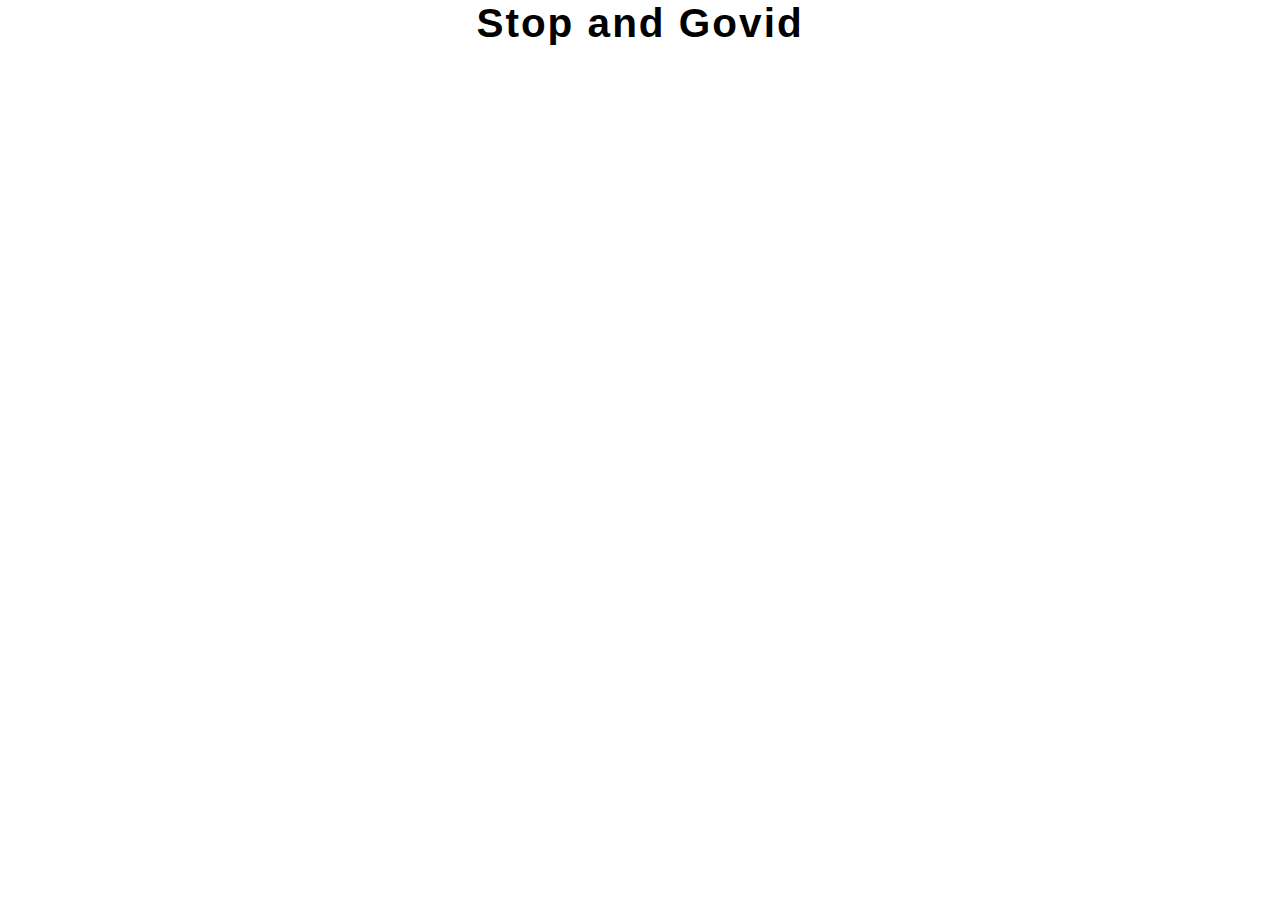
==== data/index.htm @ d5e7c2ca "Struktur überarbeitet und Webseite hinzugefügt." ====
<!DOCTYPE html>
    <html lang="de">
            <meta charset="utf-8">
        <head>
            
            <title>Corona-Ampel</title>
            <link rel="shortcut icon" type="image/x-icon" href="favicon.ico">
            <style >
                
                *{
                    padding: 0;
                    margin: 0;
                    text-align: center;
                }
                html, body
                {
				    height: 100%;
                    font-family: helvetica;
                    letter-spacing: 2px;
                    -ms-hyphens: auto;
                    -webkit-hyphens: auto;
                    hyphens: auto;
                }
                h1
                {
                    font-size: 4.5vmin;
                }
                h2
                {
                    font-size: 3vmin;
                }
                
            </style>
            <script async>
                
            </script>
           
        </head>
        <body>
            <h1>Stop and Govid</h1>
            
        </body>
    </html>
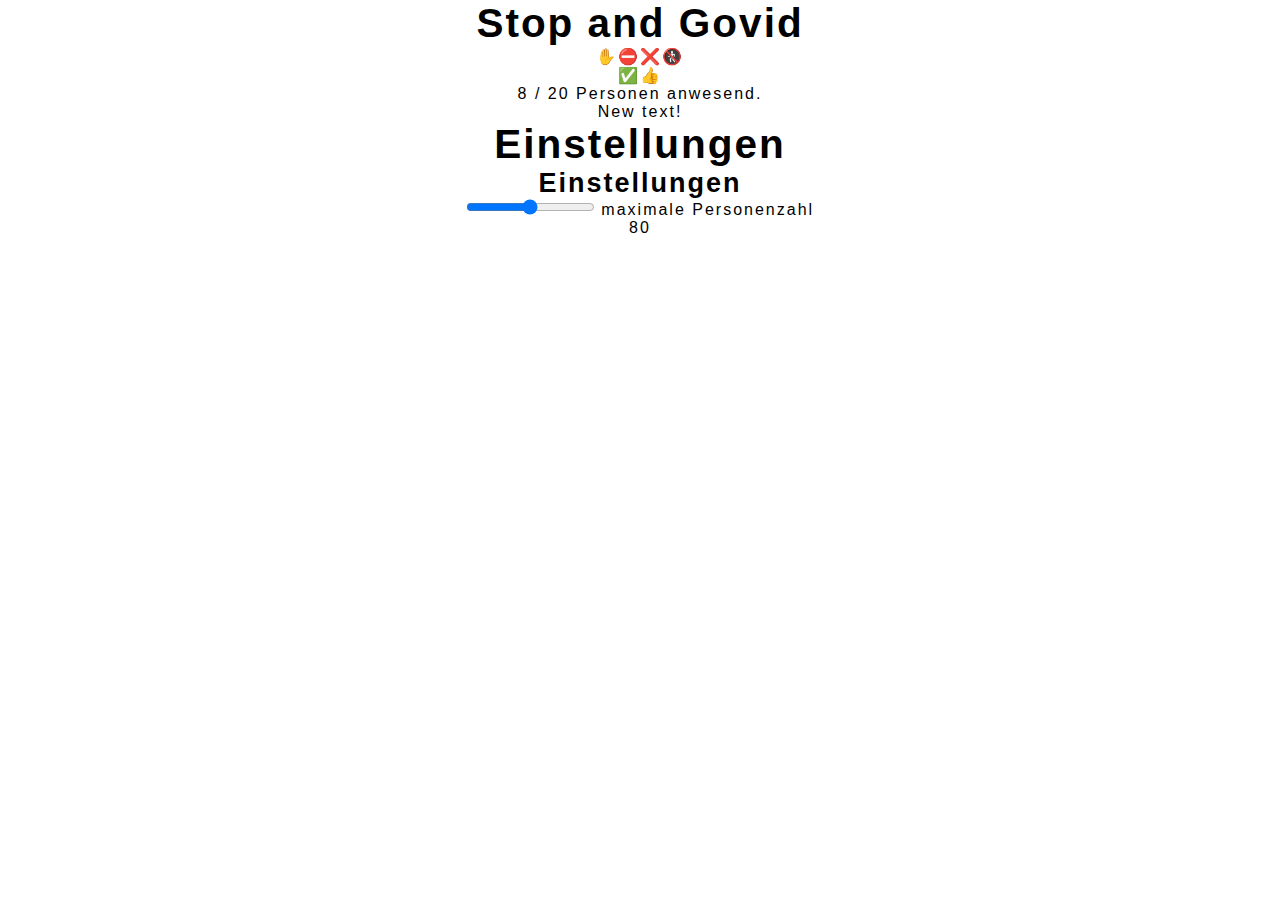
==== commit 866e85d8: "Klammern in der Main schön gemacht und Website bisschen weiter gemacht" ====
--- a/data/index.htm
+++ b/data/index.htm
@@ -31,13 +31,28 @@
                 }
                 
             </style>
-            <script async>
-                
-            </script>
+                <script src="script.js" defer></script> <!-- defer: erst ausfüren, wenn die Seite geladen wurde-->
            
         </head>
         <body>
             <h1>Stop and Govid</h1>
+            ✋⛔️❌🚷
+            <br>
+            ✅👍
+            <br>
+            <p>8 / 20 Personen anwesend.</p>
+           
+            <p id="p1">Bitte halten Sie den Sicherheitsabstand von mind. 1,5 m ein. Vielen Dank!</p>
+            <h1>Einstellungen</h1>
+            <h2>Einstellungen</h2>
+            <form oninput="x.value=parseInt(volume.value)">
+                <input type="range" id="volume" name="volume" min="0" max="100" step="1">
+                <label for="volume">maximale Personenzahl</label>
+                <div>
+                    
+                    <output name="x" for="volume">80</output>
+                </div>
+            </form>
             
         </body>
     </html>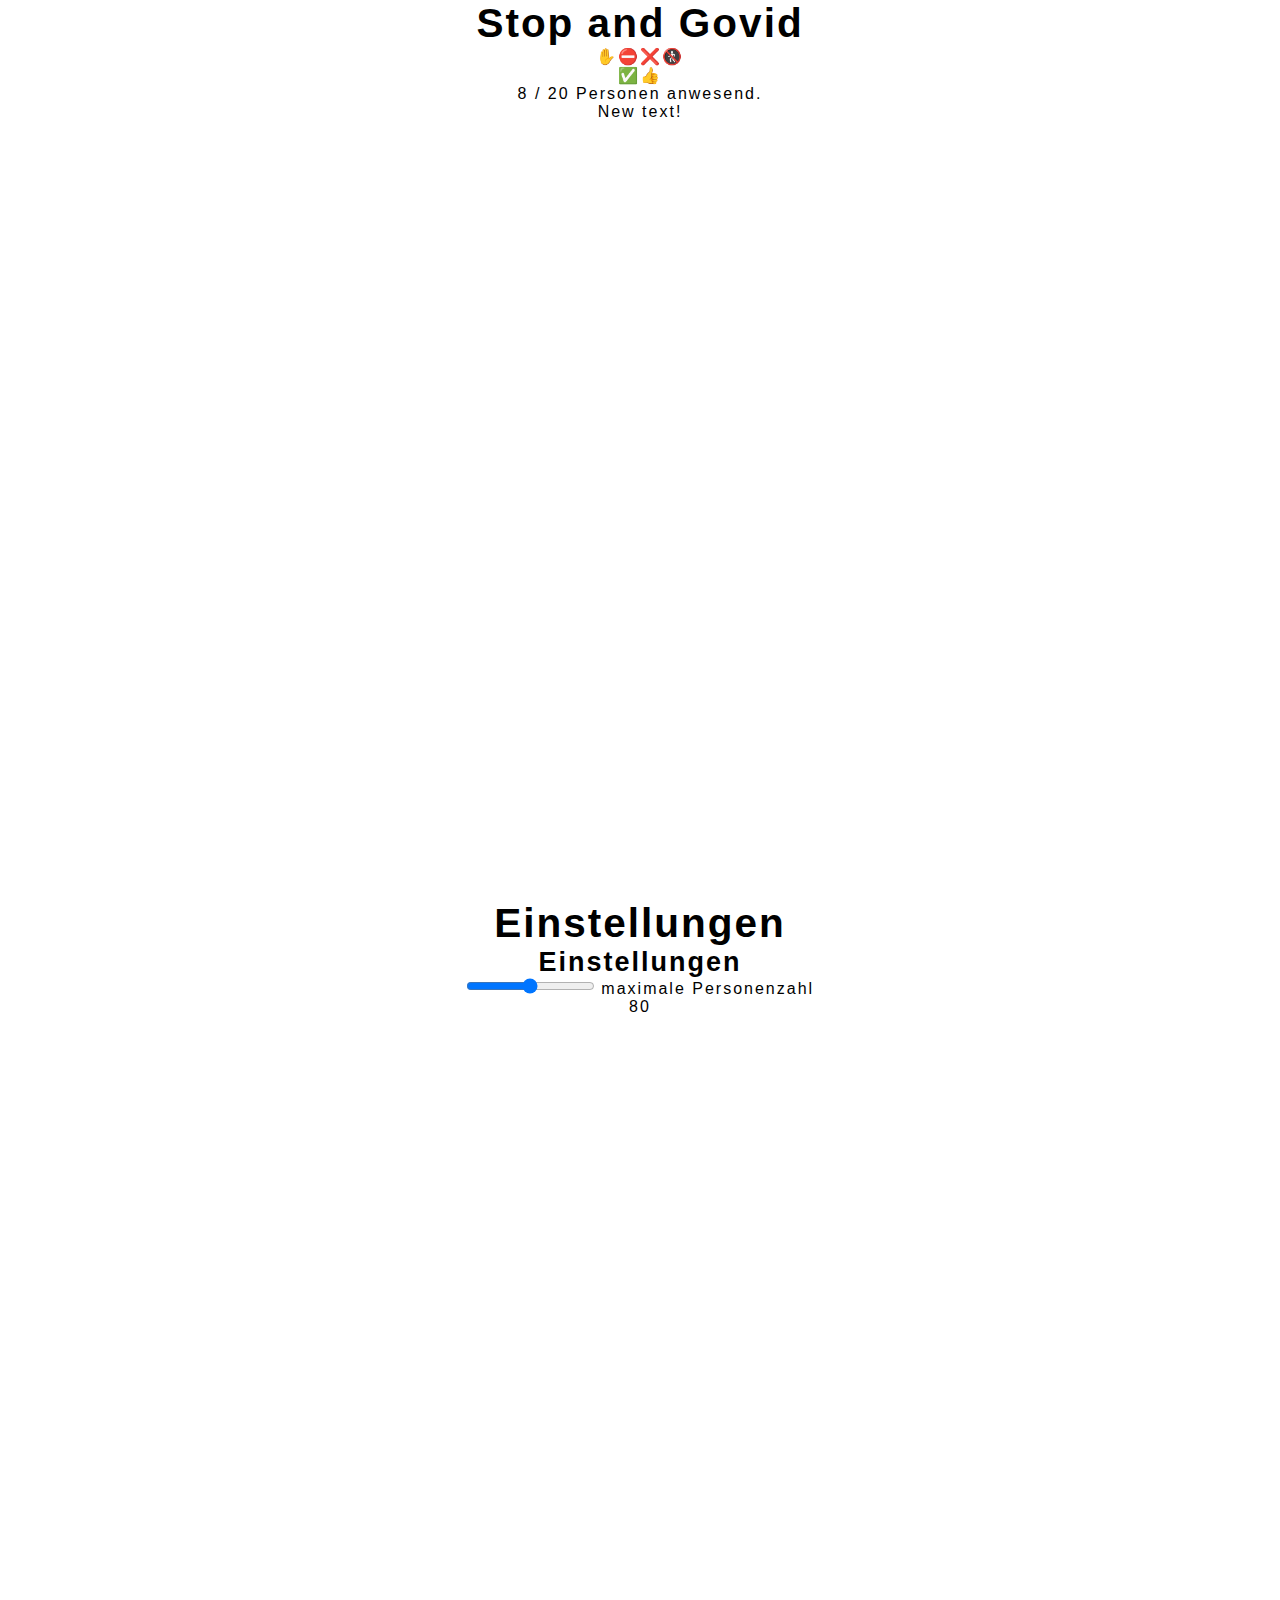
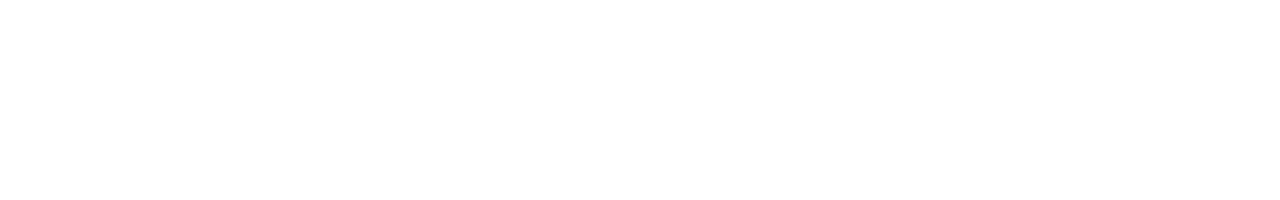
==== commit d5f5545a: "HTML" ====
--- a/data/index.htm
+++ b/data/index.htm
@@ -5,7 +5,7 @@
             
             <title>Corona-Ampel</title>
             <link rel="shortcut icon" type="image/x-icon" href="favicon.ico">
-            <style >
+            <style>
                 
                 *{
                     padding: 0;
@@ -29,30 +29,39 @@
                 {
                     font-size: 3vmin;
                 }
+                #wrapper_anzeige
+                {
+                    height: 100%;
+                }
+                #wrapper_einstellungen
+                {
+                    height: 100%;
+                }
                 
             </style>
                 <script src="script.js" defer></script> <!-- defer: erst ausfüren, wenn die Seite geladen wurde-->
            
         </head>
         <body>
-            <h1>Stop and Govid</h1>
-            ✋⛔️❌🚷
-            <br>
-            ✅👍
-            <br>
-            <p>8 / 20 Personen anwesend.</p>
-           
-            <p id="p1">Bitte halten Sie den Sicherheitsabstand von mind. 1,5 m ein. Vielen Dank!</p>
-            <h1>Einstellungen</h1>
-            <h2>Einstellungen</h2>
-            <form oninput="x.value=parseInt(volume.value)">
-                <input type="range" id="volume" name="volume" min="0" max="100" step="1">
-                <label for="volume">maximale Personenzahl</label>
-                <div>
-                    
-                    <output name="x" for="volume">80</output>
-                </div>
-            </form>
-            
+            <div id="wrapper_anzeige">
+                <h1>Stop and Govid</h1>
+                ✋⛔️❌🚷
+                <br>
+                ✅👍
+                <br>
+                <p>8 / 20 Personen anwesend.</p>
+                <p id="p1">Bitte halten Sie den Sicherheitsabstand von mind. 1,5 m ein. Vielen Dank!</p>
+            </div>
+            <div id="wrapper_einstellungen">
+                <h1>Einstellungen</h1>
+                <h2>Einstellungen</h2>
+                <form oninput="x.value=parseInt(volume.value)">
+                    <input type="range" id="volume" name="volume" min="0" max="100" step="1">
+                    <label for="volume">maximale Personenzahl</label>
+                    <div>   
+                        <output name="x" for="volume">80</output>
+                    </div>
+                </form>
+            </div>
         </body>
     </html>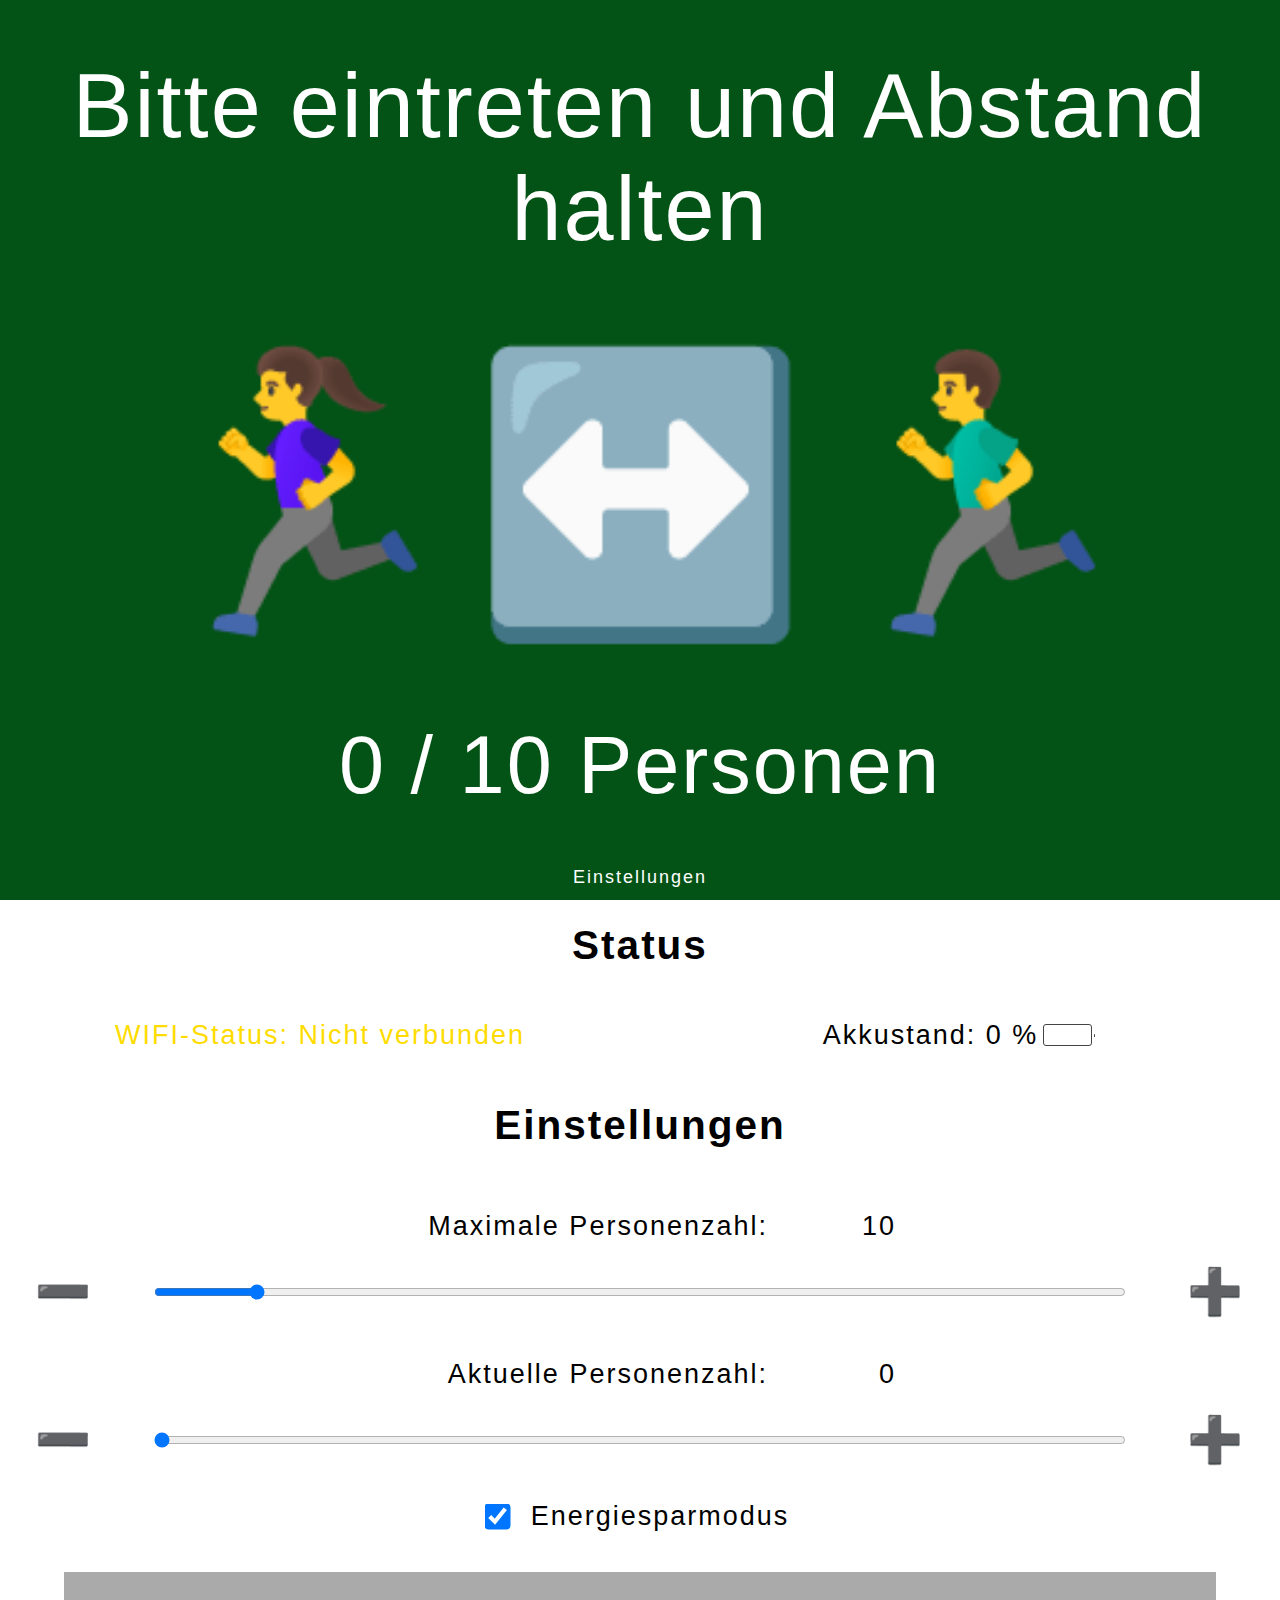
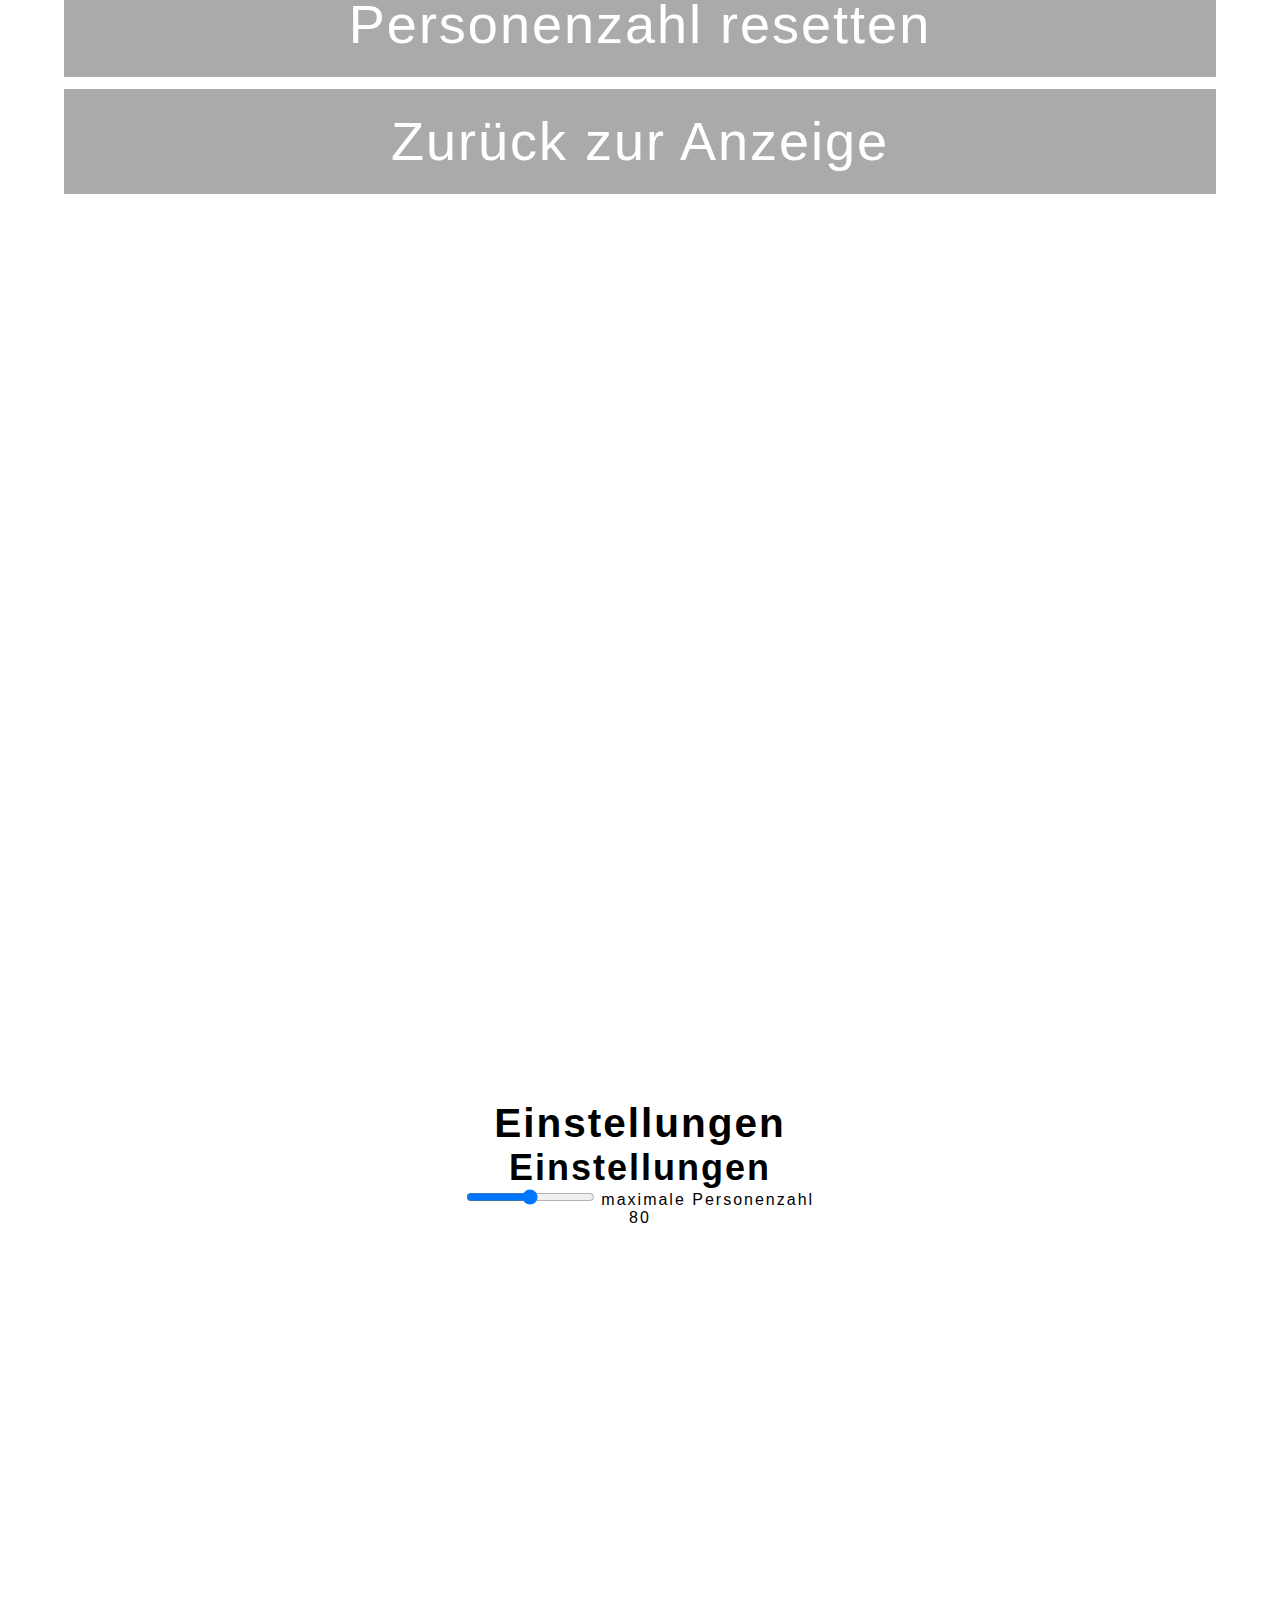
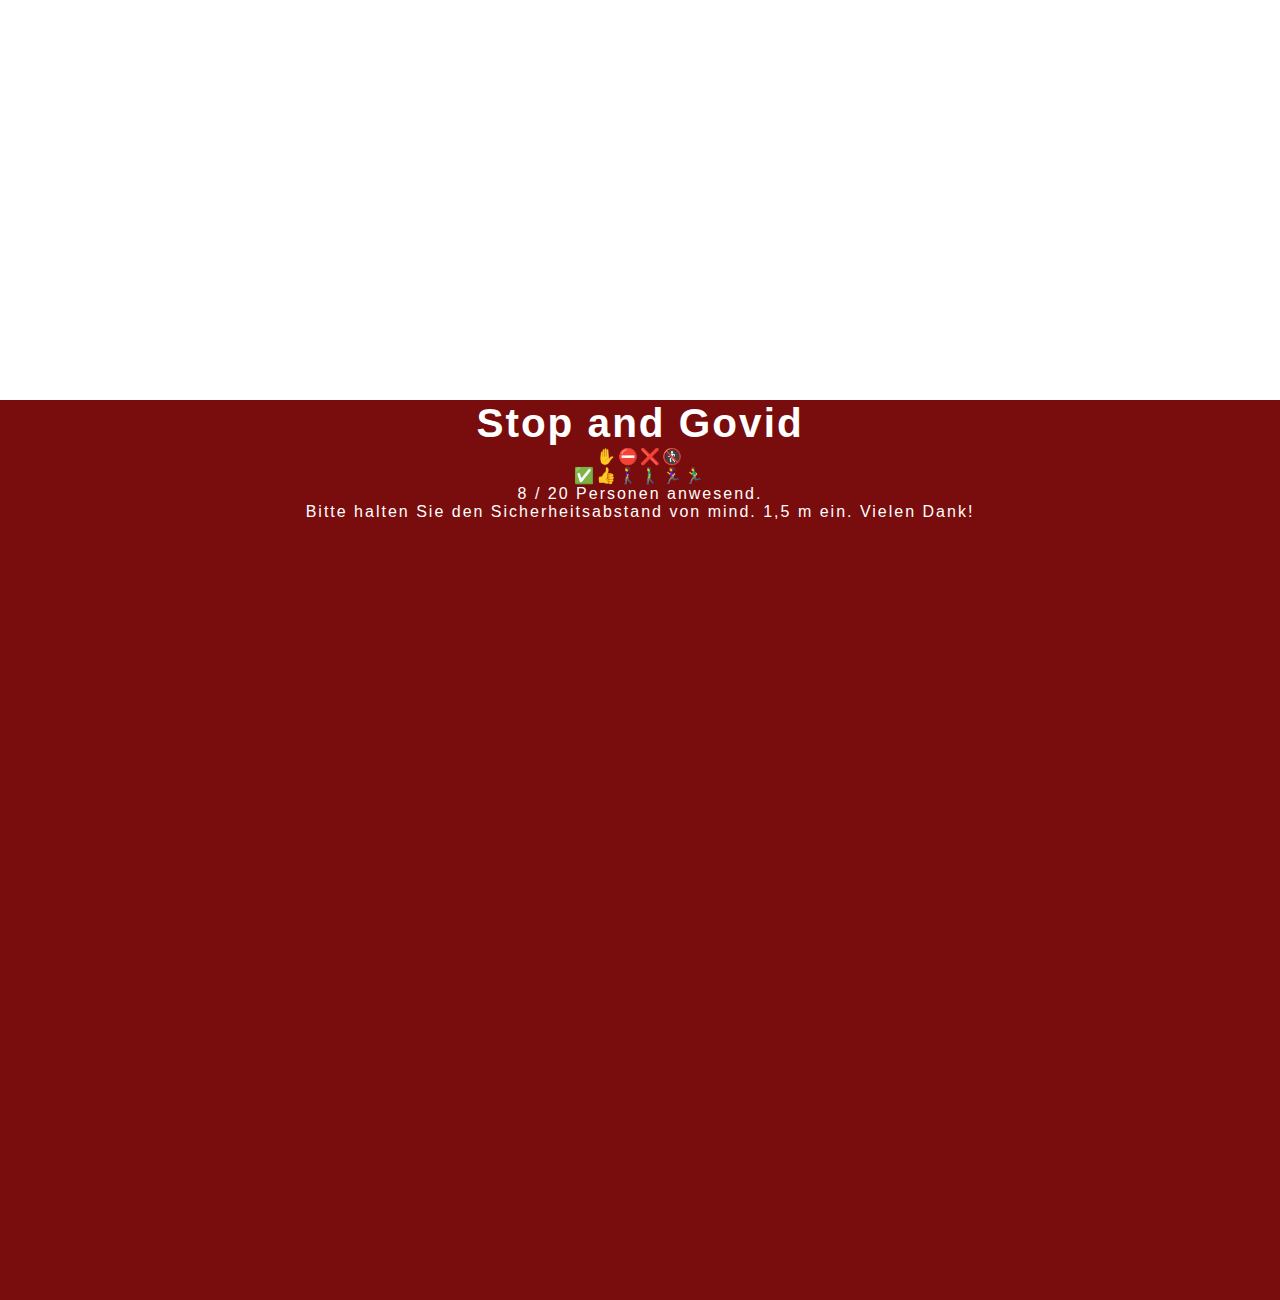
==== commit d96f3011: "Aktuelle Webseite und Webserver" ====
--- a/data/index.htm
+++ b/data/index.htm
@@ -5,53 +5,118 @@
             
             <title>Corona-Ampel</title>
             <link rel="shortcut icon" type="image/x-icon" href="favicon.ico">
-            <style>
-                
-                *{
-                    padding: 0;
-                    margin: 0;
-                    text-align: center;
-                }
-                html, body
-                {
-				    height: 100%;
-                    font-family: helvetica;
-                    letter-spacing: 2px;
-                    -ms-hyphens: auto;
-                    -webkit-hyphens: auto;
-                    hyphens: auto;
-                }
-                h1
-                {
-                    font-size: 4.5vmin;
-                }
-                h2
-                {
-                    font-size: 3vmin;
-                }
-                #wrapper_anzeige
-                {
-                    height: 100%;
-                }
-                #wrapper_einstellungen
-                {
-                    height: 100%;
-                }
-                
-            </style>
-                <script src="script.js" defer></script> <!-- defer: erst ausfüren, wenn die Seite geladen wurde-->
+            <link rel="stylesheet" href="style.css">
+            <script src="script.js" defer></script> <!-- defer: erst ausfüren, wenn die Seite geladen wurde-->
            
         </head>
         <body>
             <div id="wrapper_anzeige">
-                <h1>Stop and Govid</h1>
-                ✋⛔️❌🚷
-                <br>
-                ✅👍
-                <br>
-                <p>8 / 20 Personen anwesend.</p>
-                <p id="p1">Bitte halten Sie den Sicherheitsabstand von mind. 1,5 m ein. Vielen Dank!</p>
+                <div id="anzeige_nachricht">
+                    Stopp! Bitte warten!
+                </div>
+                <div id="anzeige_icon">
+                    ✋
+                </div>
+                <div id="anzeige_hinweis">
+                    120 / 120 Personen 
+                </div>
+                <div id="anzeige_zu_einstellungen" onclick="scrollToEinstellungen()">
+                    Einstellungen
+                </div>
             </div>
+
+            <div id="wrapper_einstellungen">
+                <div id="einstellungen_status">
+                    <h1>Status</h1> 
+                </div>
+                <div id="einstellungen_status_anzeige" class="normalText">
+                    <div id="einstellungen_status_wlan">
+                        WIFI-Status: Verbunden
+                    </div>
+                    <div id="einstellungen_status_batterie">
+                        <div id="einstellungen_status_batterie_text">
+                            Akkustand: 70 %
+                        </div>
+                        <div>
+                            <div class="batteryContainer">
+                                <div class="batteryOuter"><div id="batteryLevel"></div></div>
+                                <div class="batteryBump"></div>
+                            </div>
+                        </div>
+
+                    </div>
+                </div>
+                <div id="einstellungen_einstellungen">
+                    <h1>Einstellungen</h1>
+                </div>
+                <div id="einstellungen_personenzahlMax">
+                    <div id="wrapper_einstellungen_personenzahlMax_anzeige" class="normalText">
+                        <div id="einstellungen_personenzahlMax_title">
+                            Maximale Personenzahl:
+                        </div>
+                        <div id="einstellungen_personenzahlMax_label">   
+                                333
+                        </div>
+                    </div>
+                    <form id="einstellungen_personenzahlMax_form" >
+                        <div id="einstellungen_personenzahlMax_min" onclick="buttonPersonenzahlMax_min()">
+                            <div id="einstellungen_personenzahlMax_min_inner">
+                                ➖
+                            </div>
+                        </div>
+                        <div id="einstellungen_personenzahlMax_slider">
+                            <input oninput="updateSliderPersonenzahlMax(personenzahlMax.value)" onchange="updateSliderRealeasedPersoenzahlMax(personenzahlMax.value)" type="range" id="personenzahlMax" name="personenzahlMax" min="0" max="1000" step="1">
+                            <!--label for="personenzahlMax">maximale Personenzahl</label-->
+                        </div>
+                        <div id="einstellungen_personenzahlMax_max" onclick="buttonPersonenzahlMax_max()">
+                            <div id="einstellungen_personenzahlMax_max_inner">
+                                ➕
+                            </div>
+                        </div>
+                    </form>
+
+                    <div id="wrapper_einstellungen_personenzahlAktuell_anzeige" class="normalText">
+                        <div id="einstellungen_personenzahlAktuell_title">
+                            Aktuelle Personenzahl:
+                        </div>
+                        <div id="einstellungen_personenzahlAktuell_label">   
+                                333
+                        </div>
+                    </div>
+                    <form id="einstellungen_personenzahlAktuell_form" >
+                        <div id="einstellungen_personenzahlAktuell_min" onclick="buttonPersonenzahlAktuell_min()">
+                            <div id="einstellungen_personenzahlAktuell_min_inner">
+                                ➖
+                            </div>
+                        </div>
+                        <div id="einstellungen_personenzahlAktuell_slider">
+                            <input oninput="updateSliderPersonenzahlAktuell(personenzahlAktuell.value)" onchange="updateSliderRealeasedPersonenzahlAktuell(personenzahlAktuell.value)" type="range" id="personenzahlAktuell" name="personenzahlAktuell" min="0" max="100" step="1">
+                            <!--label for="personenzahl">maximale Personenzahl</label-->
+                        </div>
+                        <div id="einstellungen_personenzahlAktuell_max" onclick="buttonPersonenzahlAktuell_max()">
+                            <div id="einstellungen_personenzahlAktuell_max_inner">
+                                ➕
+                            </div>
+                        </div>
+                    </form>
+
+                    <div id="energiesparmodus" class="normalText" onclick="energiesparmodus_clicked()"  title="Energiesparmodus: rotes Dauerlicht, grünes Licht nur bei sich nähernden Person. Webseite nur aktiv, wenn der Bewegungssensor aktiv ist.">
+                        <input id="energiesparmodus_checkbox" type="checkbox" onclick="energiesparmodus_clicked()">
+                        Energiesparmodus 
+                        
+                    </div>
+                </div>
+                <div id="einstellungen_reset">
+                    <button id="button_reset" class="button" type="button" onclick="button_reset_func()">Personenzahl resetten</button>
+                </div>
+                <div id="einstellungen_zu_anzeige">
+                    <button id="button_to_anzeige" class="button" type="button" onclick="scrollToTop()">Zurück zur Anzeige</button>
+                </div>
+            </div>
+            <div style="height: 100%;">
+            
+            </div>
+            
             <div id="wrapper_einstellungen">
                 <h1>Einstellungen</h1>
                 <h2>Einstellungen</h2>
@@ -63,5 +128,15 @@
                     </div>
                 </form>
             </div>
+
+            <div id="wrapper_anzeige">
+                <h1>Stop and Govid</h1>
+                ✋⛔️❌🚷
+                <br>
+                ✅👍🚶‍♀️🚶‍♂️🏃‍♀️🏃‍♂️
+                <br>
+                <p>8 / 20 Personen anwesend.</p>
+                <p id="p1">Bitte halten Sie den Sicherheitsabstand von mind. 1,5 m ein. Vielen Dank!</p>
+            </div>
         </body>
     </html>--- a/data/style.css
+++ b/data/style.css
@@ -0,0 +1,339 @@
+:root{
+    --red: #790c0c;
+    --green: #045316;
+}
+*{
+    padding: 0;
+    margin: 0;
+    text-align: center;
+}
+html, body{
+    height: 100%;
+    font-family: helvetica;
+    letter-spacing: 2px;
+    -ms-hyphens: auto;
+    -webkit-hyphens: auto;
+    hyphens: auto;
+    scroll-behavior: smooth;
+}
+h1{
+    font-size: 4.5vmin;
+}
+h2{
+    font-size: 4vmin;
+}
+.normalText{
+    font-size: 3vmin;
+}
+.button{
+    width: 90%;
+    height: 90%;
+    letter-spacing: 2px;
+    border: none;
+    color: white;
+    font-size: 6vmin;
+    cursor: pointer;
+    transition: ease-in-out 0.2s;
+    background-color: #aaa;
+}
+.button:hover{
+    background-color: #ccc;
+    letter-spacing: 3px;
+    
+}
+.button:active{
+    
+    transition: ease-in-out 0.1s;
+    background-color: #eee;
+}
+
+#wrapper_anzeige{
+    height: 100%;
+    background-color: var(--red);
+    color: white;
+}
+#anzeige_icon{
+    height: 40%;
+    display: flex;
+    align-items: center;
+    justify-content: center;
+    font-size: 30vmin;
+}
+#anzeige_nachricht{
+    height: 35%;
+    display: flex;
+    align-items: center;
+    justify-content: center;
+    font-size: 10vmin;
+}
+#anzeige_hinweis{
+    height: 20%;
+    display: flex;
+    align-items: center;
+    justify-content: center;
+    font-size: 9vmin;
+}
+#anzeige_zu_einstellungen{
+    height: 5%;
+    display: flex;
+    align-items: center;
+    justify-content: center;
+    font-size: 2vh;
+    transition: ease-in-out 0.2s;
+    cursor: pointer;
+}
+#anzeige_zu_einstellungen:hover{
+    letter-spacing: 3px;
+    
+}
+
+#wrapper_einstellungen{
+    height: 100%; 
+}
+
+#einstellungen_status{
+    height: 10%;
+    display: flex;
+    align-items: center;
+    justify-content: center;
+    /*border-top: 1px solid #3c3c3c;*/
+    /*border-bottom: 1px solid #3c3c3c;*/
+}
+#einstellungen_status_anzeige{
+    height: 10%;
+    display: flex;
+    align-items: center;
+    justify-content: center;
+    /*border-bottom: 1px solid #3c3c3c;*/
+}
+#einstellungen_status_wlan{
+    height: 100%;
+    width: 50%;
+    display: flex;
+    align-items: center;
+    justify-content: center;
+    /* border-right: 1px solid #3c3c3c; */
+}
+#einstellungen_status_batterie{
+    width: 50%;
+    height: 100%;
+    display: flex;
+    align-items: center;
+    justify-content: center;
+}
+.batteryContainer {
+    display: -webkit-box;
+    display: -moz-box;
+    display: -ms-flexbox;
+    display: -webkit-flex;
+    display: flex;
+    flex-direction: row;
+    align-items: center;
+    margin-left: 5px;
+}
+.batteryOuter {
+    border-radius: 3px;
+    border: 1px solid #444;
+    padding: 1px;
+    width: 5vmin;
+    height: 2vmin;
+}
+.batteryBump {
+    border-radius: 2px;
+    background-color: #444;
+    margin: 2px;
+    width: 1px;
+    height: 3px;
+}
+#batteryLevel {
+    border-radius: 2px;
+    background-color: #328C46; /* voll: 328C46; leer: C75151 */
+    width: 100%;
+    height: 2vmin;
+    transition: ease-in-out 0.5s;
+}
+
+#einstellungen_einstellungen{
+    height: 10%;
+    display: flex;
+    align-items: center;
+    justify-content: center;
+    /* border-bottom: 1px solid #3c3c3c; */
+}
+
+#einstellungen_personenzahlMax{
+    height: 44%;
+    display: flex;
+    flex-direction: column;
+    justify-content: space-evenly;
+    /* border-bottom: 1px solid #3c3c3c; */
+}
+#wrapper_einstellungen_personenzahlMax_anzeige{
+    display: flex;
+    flex-direction: row;
+    height: 3vh;
+    line-height: 5vh;
+}
+#einstellungen_personenzahlMax_form{
+    display: flex;
+    flex-direction: row;
+}
+
+#einstellungen_personenzahlMax_title{
+    
+    width: 60%;
+    display: flex;
+    justify-content: flex-end;
+    
+}
+#einstellungen_personenzahlMax_label{
+    
+    width: 10%;
+    display: flex;
+    justify-content: flex-end;
+}
+#einstellungen_personenzahlMax_min{
+    width: 10%;
+    height: 6vh;
+    line-height: 6vh;
+    font-size: 5vmin;
+    cursor: pointer;
+    transition: ease-in-out 0.1s;
+}
+#einstellungen_personenzahlMax_min:hover{
+    font-size: 6vmin;
+}
+#einstellungen_personenzahlMax_min:active{
+    font-size: 7vmin;
+}
+#einstellungen_personenzahlMax_max{
+    width: 10%;
+    height: 6vh;
+    line-height: 6vh;
+    font-size: 5vmin;
+    cursor: pointer;
+    transition: ease-in-out 0.1s;
+}
+#einstellungen_personenzahlMax_max:hover{
+    font-size: 6vmin;
+}
+#einstellungen_personenzahlMax_max:active{
+    font-size: 7vmin;
+}
+#einstellungen_personenzahlMax_slider{
+    width: 80%;
+    height: 6vh;
+    display: flex;
+    align-items: center;
+    justify-content: center;
+    
+}
+#personenzahlMax{
+    width: 95%;
+    height: 6vh;
+    cursor: pointer;
+}
+
+
+
+
+#einstellungen_personenzahlAktuell{
+    height: 24%;
+    display: flex;
+    flex-direction: column;
+    justify-content: space-evenly;
+    /* border-bottom: 1px solid #3c3c3c; */
+}
+#wrapper_einstellungen_personenzahlAktuell_anzeige{
+    display: flex;
+    flex-direction: row;
+    height: 3vh;
+    line-height: 5vh;
+}
+#einstellungen_personenzahlAktuell_form{
+    display: flex;
+    flex-direction: row;
+}
+
+#einstellungen_personenzahlAktuell_title{
+    
+    width: 60%;
+    display: flex;
+    justify-content: flex-end;
+}
+#einstellungen_personenzahlAktuell_label{
+    
+    width: 10%;
+    display: flex;
+    justify-content: flex-end;
+}
+#einstellungen_personenzahlAktuell_min{
+    width: 10%;
+    height: 6vh;
+    line-height: 6vh;
+    font-size: 5vmin;
+    cursor: pointer;
+    transition: ease-in-out 0.1s;
+}
+#einstellungen_personenzahlAktuell_min:hover{
+    font-size: 6vmin;
+}
+#einstellungen_personenzahlAktuell_min:active{
+    font-size: 7vmin;
+}
+#einstellungen_personenzahlAktuell_max{
+    width: 10%;
+    height: 6vh;
+    line-height: 6vh;
+    font-size: 5vmin;
+    cursor: pointer;
+    transition: ease-in-out 0.1s;
+}
+#einstellungen_personenzahlAktuell_max:hover{
+    font-size: 6vmin;
+}
+#einstellungen_personenzahlAktuell_max:active{
+    font-size: 7vmin;
+}
+#einstellungen_personenzahlAktuell_slider{
+    width: 80%;
+    height: 6vh;
+    display: flex;
+    align-items: center;
+    justify-content: center;
+    
+}
+#personenzahlAktuell{
+    width: 95%;
+    height: 6vh;
+    cursor: pointer;
+}
+#energiesparmodus{
+    display: flex;
+    align-items: center;
+    justify-content: center;
+    cursor: pointer;
+    transition: ease-in-out 0.1s;
+}
+#energiesparmodus:hover{
+    letter-spacing: 3px;
+}
+#energiesparmodus_checkbox{
+    transform: scale(2);
+    margin-right: 3vmin;
+}
+
+#einstellungen_reset{
+    height: 13%;
+    display: flex;
+    align-items: center;
+    justify-content: center;
+   /* border-bottom: 1px solid #3c3c3c; */
+}
+
+#einstellungen_zu_anzeige{
+    height: 13%;
+    display: flex;
+    align-items: center;
+    justify-content: center;
+}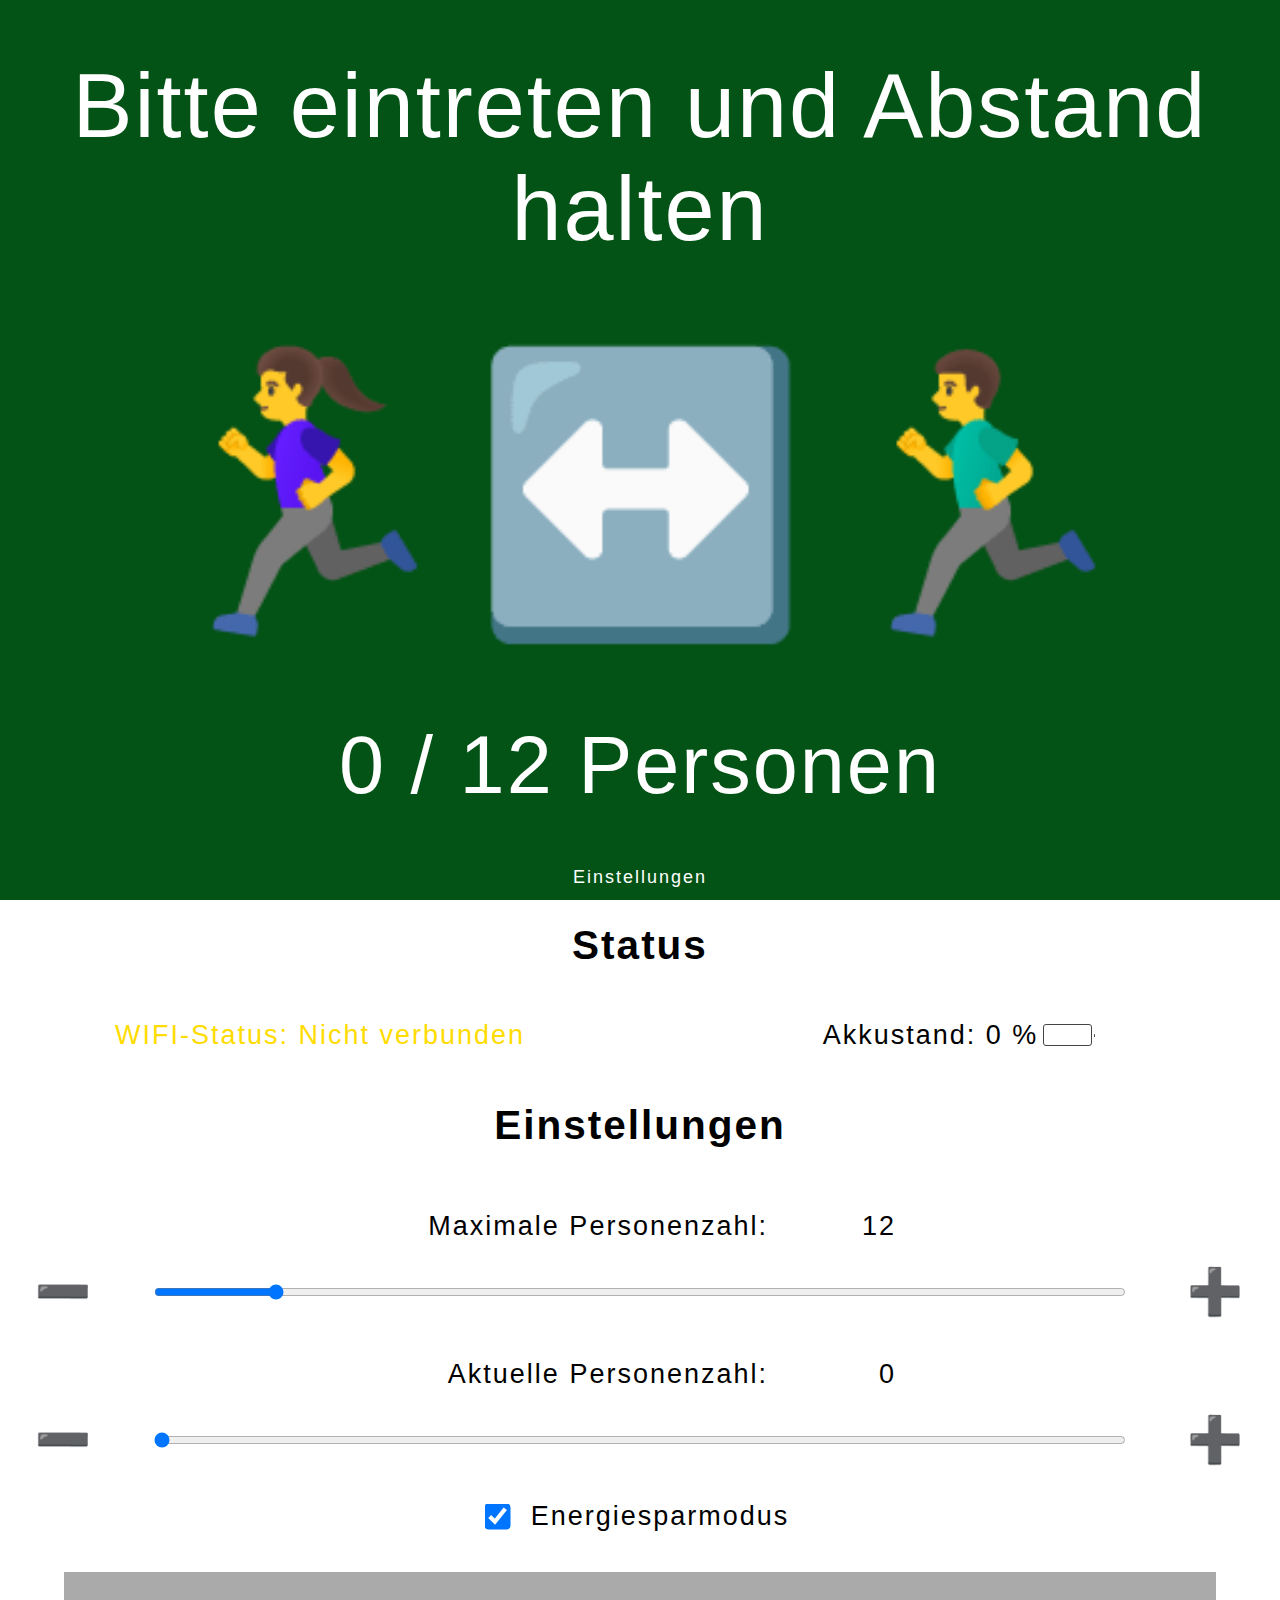
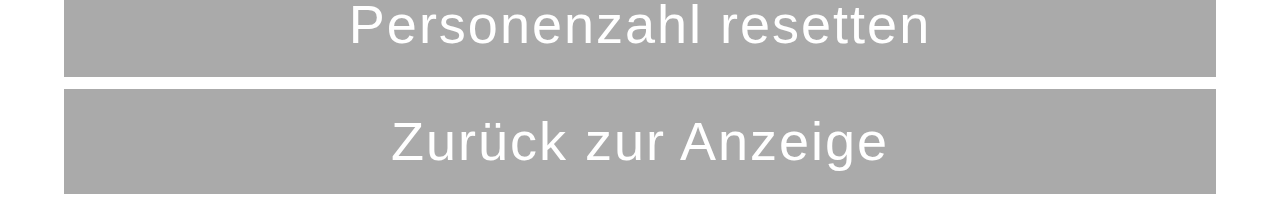
==== commit 248d1d89: "Webseite" ====
--- a/data/index.htm
+++ b/data/index.htm
@@ -113,30 +113,11 @@
                     <button id="button_to_anzeige" class="button" type="button" onclick="scrollToTop()">Zurück zur Anzeige</button>
                 </div>
             </div>
-            <div style="height: 100%;">
-            
-            </div>
-            
-            <div id="wrapper_einstellungen">
-                <h1>Einstellungen</h1>
-                <h2>Einstellungen</h2>
-                <form oninput="x.value=parseInt(volume.value)">
-                    <input type="range" id="volume" name="volume" min="0" max="100" step="1">
-                    <label for="volume">maximale Personenzahl</label>
-                    <div>   
-                        <output name="x" for="volume">80</output>
-                    </div>
-                </form>
-            </div>
+        </body>
+    </html>
 
-            <div id="wrapper_anzeige">
-                <h1>Stop and Govid</h1>
-                ✋⛔️❌🚷
-                <br>
-                ✅👍🚶‍♀️🚶‍♂️🏃‍♀️🏃‍♂️
-                <br>
-                <p>8 / 20 Personen anwesend.</p>
-                <p id="p1">Bitte halten Sie den Sicherheitsabstand von mind. 1,5 m ein. Vielen Dank!</p>
-            </div>
-        </body>
-    </html>+
+<!--  ✋⛔️❌🚷
+    <br>
+    ✅👍🚶‍♀️🚶‍♂️🏃‍♀️🏃‍♂️   -->
+    